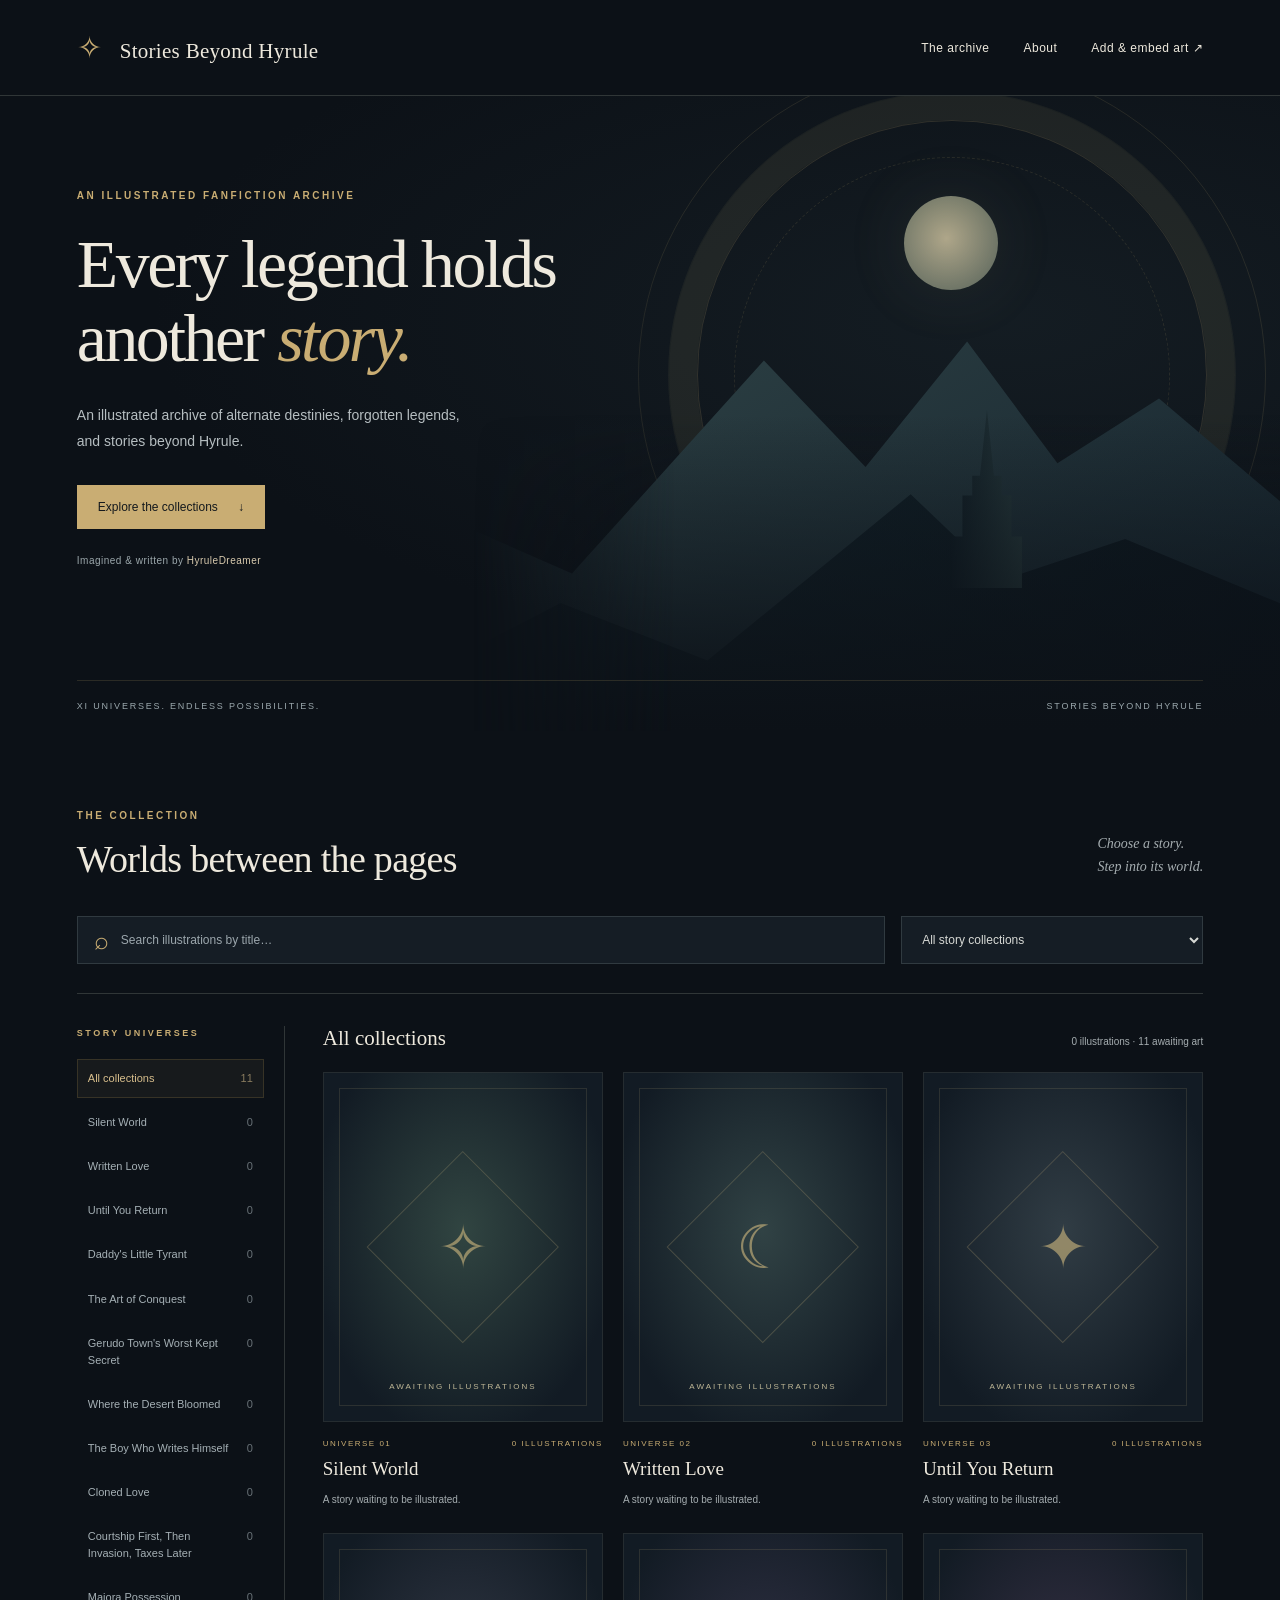
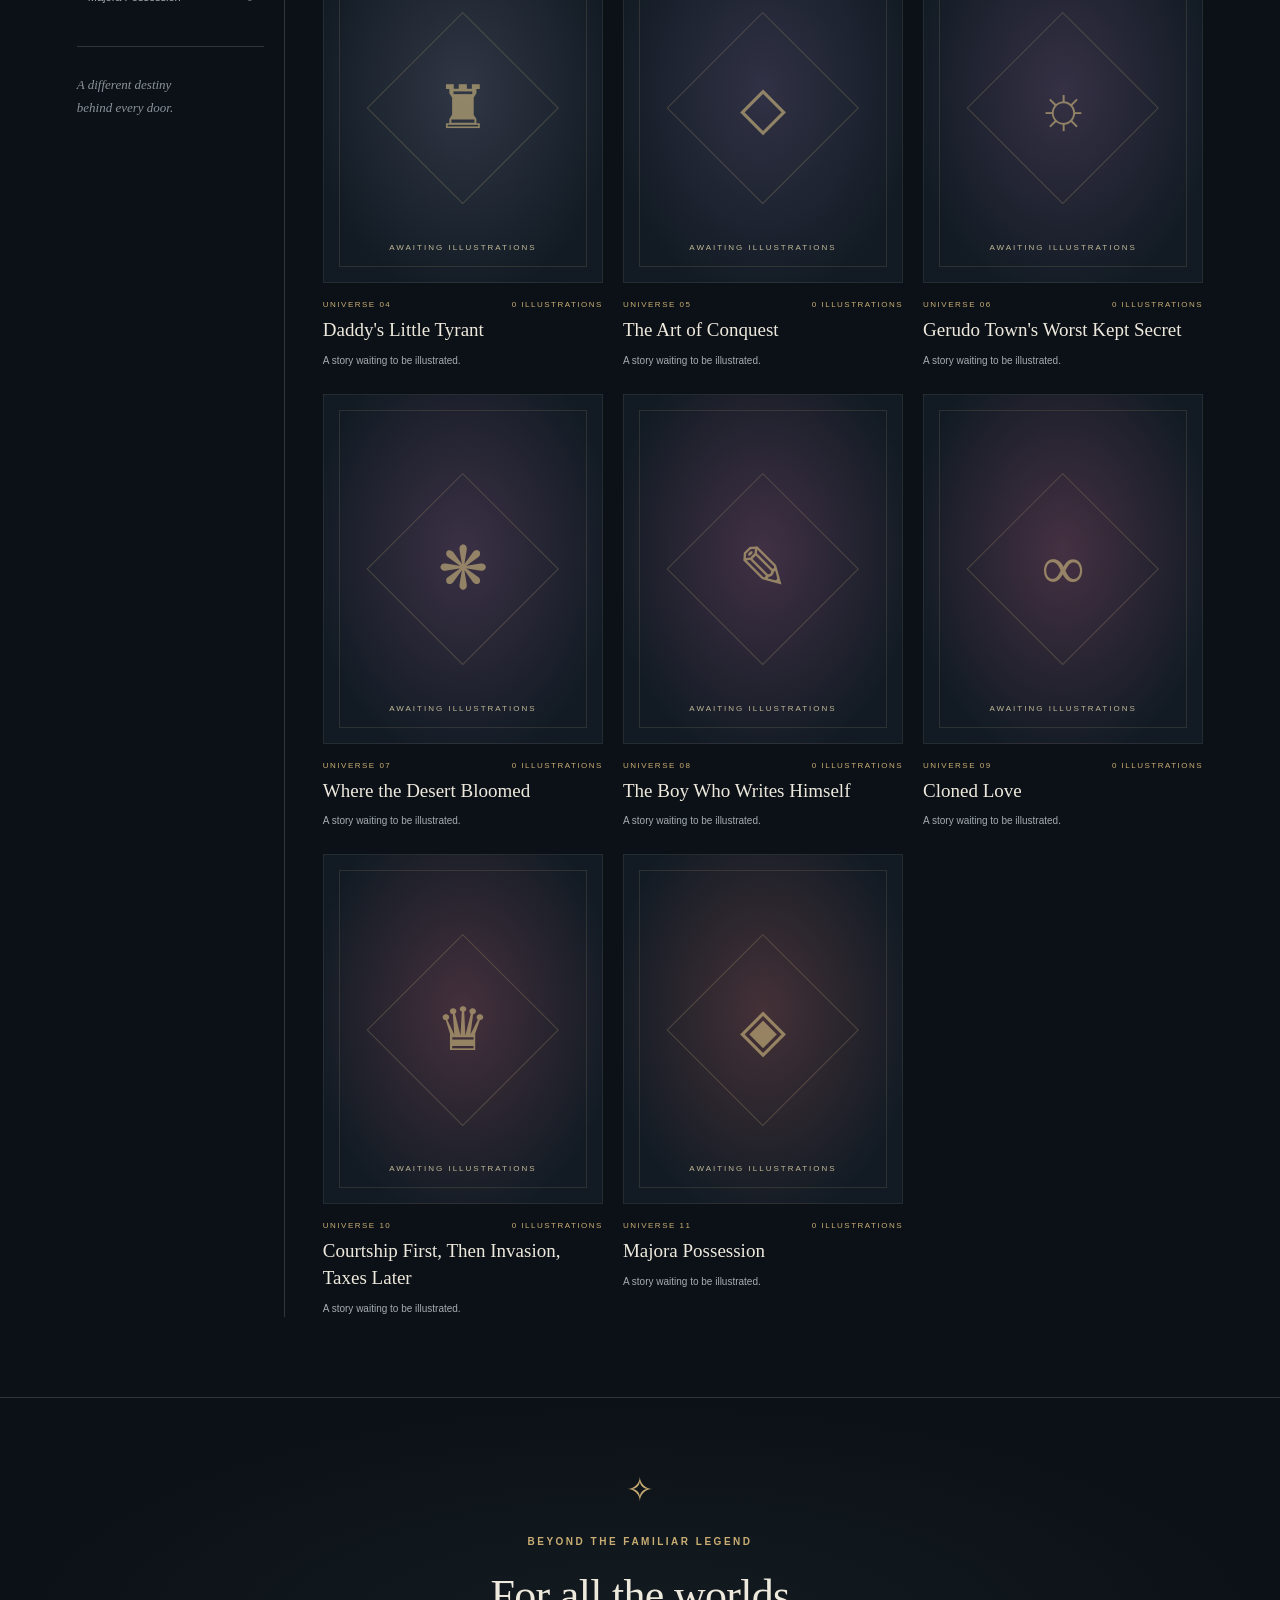
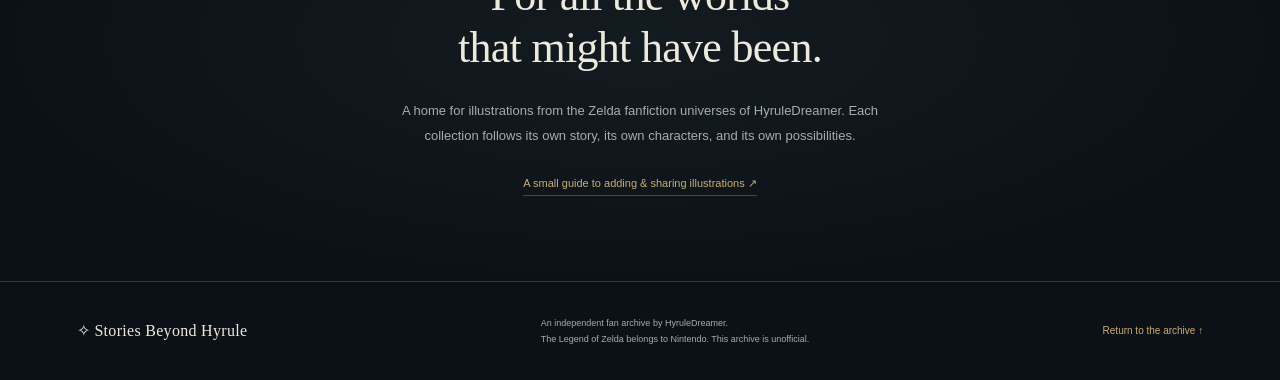
==== index.html @ dd685263 "Build Stories Beyond Hyrule illustration archive" ====
<!doctype html>
<html lang="en">
<head>
  <meta charset="utf-8">
  <meta name="viewport" content="width=device-width, initial-scale=1">
  <meta name="description" content="Stories Beyond Hyrule — an illustrated Zelda fanfiction archive by HyruleDreamer.">
  <meta name="color-scheme" content="dark">
  <title>Stories Beyond Hyrule · HyruleDreamer</title>
  <link rel="stylesheet" href="assets/style.css">
  <script src="data/gallery.js" defer></script>
  <script src="assets/gallery.js" defer></script>
</head>
<body>
  <a class="skip" href="#archive">Skip to the archive</a>
  <header class="header"><a class="brand" href="#"><span aria-hidden="true">✧</span> Stories Beyond Hyrule</a><nav aria-label="Main navigation"><a href="#archive">The archive</a><a href="#about">About</a><a href="guide.html">Add & embed art <span aria-hidden="true">↗</span></a></nav></header>
  <main>
    <section class="hero" aria-labelledby="hero-title">
      <div class="hero-art" aria-hidden="true"><div class="halo"></div><div class="moon"></div><div class="mountain back"></div><div class="mountain front"></div><div class="spire"></div><div class="horizon"></div></div>
      <div class="hero-copy"><p class="eyebrow">An illustrated fanfiction archive</p><h1 id="hero-title">Every legend holds<br>another <em>story.</em></h1><p class="intro">An illustrated archive of alternate destinies, forgotten legends, and stories beyond Hyrule.</p><a class="button gold" href="#archive">Explore the collections <span aria-hidden="true">↓</span></a><p class="signature">Imagined & written by <span>HyruleDreamer</span></p></div>
      <div class="hero-caption"><span>XI universes. Endless possibilities.</span><span>Stories Beyond Hyrule</span></div>
    </section>
    <section id="archive" class="archive" aria-labelledby="archive-title">
      <div class="section-heading"><div><p class="eyebrow">The collection</p><h2 id="archive-title">Worlds between the pages</h2></div><p>Choose a story.<br>Step into its world.</p></div>
      <div class="tools"><label class="search"><span aria-hidden="true">⌕</span><span class="sr-only">Search illustrations by title</span><input id="search" aria-label="Search illustrations by title" type="search" placeholder="Search illustrations by title…" autocomplete="off"></label><label class="select-label"><span class="sr-only">Filter by story</span><select id="story-filter" aria-label="Filter by story"><option value="all">All story collections</option></select></label></div>
      <div class="archive-layout"><aside><p class="eyebrow">Story universes</p><nav id="collections" aria-label="Story collections"></nav><p class="aside-note">A different destiny<br>behind every door.</p></aside><div><div class="results-heading"><h3 id="view-title">All collections</h3><span id="result-count" role="status" aria-live="polite"></span></div><div id="gallery" class="grid"></div><div id="empty" hidden class="empty"><span aria-hidden="true">✧</span><h3>No illustrations found</h3><p>Try a different title or choose another collection.</p><button id="reset" class="button">Clear search & filters</button></div></div></div>
    </section>
    <section id="about" class="about"><span class="ornament" aria-hidden="true">✧</span><p class="eyebrow">Beyond the familiar legend</p><h2>For all the worlds<br>that might have been.</h2><p>A home for illustrations from the Zelda fanfiction universes of HyruleDreamer. Each collection follows its own story, its own characters, and its own possibilities.</p><a href="guide.html">A small guide to adding & sharing illustrations <span aria-hidden="true">↗</span></a></section>
  </main>
  <footer><a class="brand" href="#">✧ Stories Beyond Hyrule</a><p>An independent fan archive by HyruleDreamer.<br>The Legend of Zelda belongs to Nintendo. This archive is unofficial.</p><a href="#archive">Return to the archive ↑</a></footer>
  <dialog id="viewer" aria-labelledby="viewer-title"><button id="close-viewer" class="close" aria-label="Close illustration viewer">×</button><div class="viewer-image"><img id="full-image" alt=""></div><div class="viewer-info"><p id="viewer-story" class="eyebrow"></p><h2 id="viewer-title"></h2><p id="viewer-chapter"></p><p id="viewer-description"></p><a id="original" class="button" target="_blank" rel="noopener">Open original ↗</a><label class="url-label" for="direct-url">Permanent image URL</label><input id="direct-url" readonly><div class="copy-actions"><button id="copy-url" class="button">Copy image URL</button><button id="copy-html" class="button gold">Copy AO3 HTML</button></div><p class="small">Image links work after GitHub Pages is enabled and the image is deployed.</p></div></dialog>
  <dialog id="copy-fallback" aria-labelledby="copy-title"><h2 id="copy-title">Copy this text</h2><p>Your browser could not copy automatically. Select the text and copy it with your keyboard or touch menu.</p><textarea id="copy-text" readonly rows="5"></textarea><button class="button" id="close-copy">Done</button></dialog>
  <div id="toast" class="toast" role="status" aria-live="polite"></div>
  <noscript><p class="noscript">Enable JavaScript to browse and search the archive. See the <a href="guide.html">image guide</a> for help.</p></noscript>
</body>
</html>
---- assets/style.css ----
@charset "UTF-8";
:root{--bg:#0c1117;--panel:#121a22;--gold:#c9ad73;--text:#eee9dd;--muted:#a5adb0;--line:#303637;font-family:Arial,Helvetica,sans-serif;color:var(--text);background:var(--bg);color-scheme:dark}*{box-sizing:border-box}html{scroll-behavior:smooth;scroll-padding-top:30px}body{margin:0}a{color:inherit;text-decoration:none}button,input,select,textarea{font:inherit}button,a,input,select{touch-action:manipulation}button{cursor:pointer}a:focus-visible,button:focus-visible,input:focus-visible,select:focus-visible,textarea:focus-visible{outline:2px solid var(--gold);outline-offset:5px}button:disabled{cursor:default}h1,h2,h3,.brand{font-family:Georgia,'Times New Roman',serif;font-weight:400}h1,h2,h3,p{margin-top:0}.header{height:96px;max-width:1440px;margin:auto;padding:0 6%;display:flex;align-items:center;justify-content:space-between;border-bottom:1px solid var(--line)}.brand{font-size:21px;letter-spacing:.3px}.brand span{color:var(--gold);font-size:30px;margin-right:12px}.header nav{display:flex;gap:34px;font-size:12px;letter-spacing:.5px}.header nav a:hover,footer a:hover,.about a:hover{color:var(--gold)}.hero{max-width:1440px;min-height:635px;margin:auto;position:relative;overflow:hidden;isolation:isolate;background:radial-gradient(ellipse at 78% 35%,#24333a55,transparent 60%)}.hero-copy{position:relative;padding:91px 6% 80px;max-width:760px;z-index:2}.eyebrow{text-transform:uppercase;letter-spacing:2.5px;font-size:10px;color:var(--gold);line-height:1.7;font-weight:bold;margin-bottom:24px}h1{font-size:clamp(48px,5.3vw,77px);line-height:1.09;letter-spacing:-2.5px;margin-bottom:26px}h1 em{color:var(--gold);font-weight:400}.intro{font-size:14px;line-height:1.9;color:#b6bec1;max-width:390px;margin-bottom:30px}.button{display:inline-flex;align-items:center;justify-content:center;gap:20px;border:1px solid #776647;background:transparent;color:var(--text);min-height:44px;padding:12px 20px;font-size:12px;line-height:1.4;transition:background .2s,transform .2s}.button:hover{background:#c9ad7315;transform:translateY(-2px)}.button.gold{background:#c9ad73;color:#14191d;border-color:var(--gold)}.button.gold:hover{background:#dfc28c}.signature{font-size:10px;letter-spacing:.5px;margin-top:26px;color:#9ca8ac}.signature span{color:#d7c9ad}.hero-caption{position:absolute;bottom:0;left:6%;right:6%;display:flex;justify-content:space-between;border-top:1px solid #8d7d513d;padding:20px 0;color:#9ba8ad;font-size:9px;letter-spacing:1.8px;text-transform:uppercase}.hero-art{position:absolute;inset:0 0 0 37%;overflow:hidden;z-index:-1;mask-image:linear-gradient(to right,transparent,#000 25%)}.halo{position:absolute;width:510px;height:510px;border:1px solid #bea36e30;border-radius:50%;right:9%;top:24px;box-shadow:0 0 0 28px #bca36c07,0 0 0 29px #bca36c12}.halo:before,.halo:after{content:'';position:absolute;inset:36px;border:1px dashed #c2a96e22;border-radius:50%}.halo:after{inset:-60px;border-style:solid}.moon{position:absolute;right:35%;top:100px;width:94px;height:94px;background:radial-gradient(circle at 45% 45%,#e4d6ad,#8b927d 74%);box-shadow:0 0 80px #c6bb8d24;border-radius:50%;opacity:.75}.mountain{position:absolute;bottom:55px;left:-20%;width:140%;height:380px;background:linear-gradient(150deg,#33484a,#121f2a);clip-path:polygon(0 90%,13% 60%,23% 73%,40% 17%,49% 45%,58% 12%,66% 44%,75% 27%,100% 90%,100% 100%,0 100%)}.mountain.front{height:320px;bottom:0;background:linear-gradient(120deg,#172a31,#091018);clip-path:polygon(0 100%,22% 60%,35% 78%,53% 26%,61% 53%,72% 40%,100% 81%,100% 100%)}.spire{position:absolute;right:32%;bottom:143px;width:70px;height:178px;background:linear-gradient(90deg,#101c24,#26383b);clip-path:polygon(0 100%,0 71%,15% 71%,15% 48%,29% 48%,29% 37%,40% 37%,50% 0,60% 37%,71% 37%,71% 48%,85% 48%,85% 71%,100% 71%,100% 100%)}.horizon{position:absolute;inset:50% 0 0;background:linear-gradient(transparent,#0c1117);pointer-events:none}.archive{max-width:1440px;margin:auto;padding:76px 6% 80px}.section-heading{display:flex;justify-content:space-between;align-items:flex-end;margin-bottom:35px}.section-heading .eyebrow{margin-bottom:13px}h2{font-size:38px;letter-spacing:-.7px;margin-bottom:0}.section-heading>p{font:italic 14px/1.6 Georgia,serif;color:var(--muted);margin-bottom:3px}.tools{display:flex;gap:16px;padding-bottom:29px;border-bottom:1px solid var(--line)}.search{display:flex;gap:12px;align-items:center;flex:1;background:#151d25;border:1px solid #303a40;padding:0 16px}.search span{color:var(--gold);font-size:25px}.search input{width:100%;padding:15px 0;border:0;outline-offset:2px;background:transparent;color:var(--text);font-size:12px}.search input::placeholder{color:#9ca7ad}select{padding:15px 35px 15px 16px;background:#151d25;border:1px solid #303a40;color:#d6d8d4;font-size:12px;max-width:100%}.archive-layout{display:grid;grid-template-columns:208px minmax(0,1fr);gap:38px;margin-top:32px}aside{border-right:1px solid var(--line);padding-right:20px}aside .eyebrow{font-size:9px;margin-bottom:18px}#collections{display:flex;flex-direction:column;gap:5px}#collections button{text-align:left;color:#a5b0b5;border:1px solid transparent;background:transparent;padding:10px;font-size:11px;line-height:1.55;display:flex;justify-content:space-between;gap:10px}#collections button:hover{color:var(--text);background:#ffffff05}#collections button[aria-pressed=true]{border-color:#8b754346;background:#b89a6310;color:#d7be8c}#collections .count{opacity:.6}.aside-note{font:italic 13px/1.8 Georgia,serif;color:#8b949a;border-top:1px solid var(--line);padding-top:26px;margin-top:29px}.results-heading{display:flex;justify-content:space-between;align-items:baseline;margin:0 0 21px;gap:15px}.results-heading h3{font-size:21px;margin:0}.results-heading span{font-size:10px;color:var(--muted)}.grid{display:grid;grid-template-columns:repeat(3,minmax(0,1fr));gap:25px 20px}.card{min-width:0}.card-trigger{display:block;width:100%;text-align:left;background:none;color:inherit;border:0;padding:0}.art{aspect-ratio:4/5;position:relative;overflow:hidden;background:radial-gradient(ellipse at 50% 45%,hsl(var(--hue,180) 17% 23%),#121b24 78%);border:1px solid #74786530;transition:border-color .3s,transform .3s;display:flex;align-items:center;justify-content:center}.art:before{content:'';position:absolute;inset:15px;border:1px solid #c6b17b25}.art:after{content:'';position:absolute;width:48%;aspect-ratio:1;border:1px solid #c6b17b40;transform:rotate(45deg)}.art .sigil{font:60px Georgia,serif;color:#c6b17b;opacity:.65;z-index:1}.art .soon{position:absolute;bottom:30px;font-size:8px;color:#c0b897;letter-spacing:2px;text-transform:uppercase}.art img{width:100%;height:100%;object-fit:contain;z-index:2;background:var(--panel)}.art.loaded:after,.art.loaded:before{display:none}.card-trigger:hover .art{border-color:var(--gold);transform:translateY(-3px)}.card-meta{display:flex;justify-content:space-between;font-size:8px;letter-spacing:1.5px;color:var(--gold);text-transform:uppercase;margin-top:17px;gap:8px}.card h4{font:19px/1.4 Georgia,serif;font-weight:400;margin:8px 0}.card p{font-size:10px;color:var(--muted);line-height:1.7;margin:0}.collection-card .card-trigger:hover h4{color:var(--gold)}.empty{text-align:center;padding:60px 20px;border:1px solid var(--line)}.empty>span{color:var(--gold);font-size:45px}.empty h3{font-size:26px;margin-top:20px}.empty p{font-size:13px;color:var(--muted);line-height:1.8}.about{position:relative;text-align:center;padding:72px 24px 90px;border-top:1px solid var(--line);background:radial-gradient(ellipse at center,#1c292e70,transparent 70%)}.ornament{color:var(--gold);font-size:33px;display:block;margin-bottom:24px}.about .eyebrow{margin-bottom:20px}.about h2{font-size:44px;line-height:1.2}.about p:not(.eyebrow){max-width:500px;margin:24px auto;font-size:13px;line-height:1.9;color:var(--muted)}.about a{font-size:11px;color:var(--gold);border-bottom:1px solid #c9ad7355;padding-bottom:6px}footer{padding:33px 6%;border-top:1px solid var(--line);display:flex;justify-content:space-between;align-items:center;gap:30px}footer .brand{font-size:16px}footer p{font-size:9px;line-height:1.8;color:var(--muted);margin:0}footer>a:last-child{font-size:10px;color:var(--gold)}dialog{border:1px solid #6c6047;background:var(--bg);color:var(--text);padding:0;width:min(1100px,92vw);max-height:90dvh;overflow:auto}dialog::backdrop{background:#02060de8;backdrop-filter:blur(8px)}#viewer[open]{display:grid;grid-template-columns:1.2fr 1fr}.close{position:absolute;right:10px;top:10px;z-index:3;background:#111b24;border:1px solid #68716c;color:white;font-size:26px;width:44px;height:44px}.viewer-image{background:#05090e;display:flex;align-items:center;justify-content:center;min-height:300px}.viewer-image img{width:100%;max-height:80dvh;object-fit:contain}.viewer-info{padding:60px 30px 30px;min-width:0}.viewer-info h2{font-size:32px;margin-bottom:20px}.viewer-info p{font-size:13px;line-height:1.8;color:var(--muted)}.viewer-info .eyebrow{color:var(--gold);font-size:10px}.url-label{display:block;font-size:11px;color:var(--gold);margin:28px 0 10px}#direct-url,textarea{width:100%;background:var(--panel);color:var(--text);border:1px solid #45515a;padding:12px;font-size:12px}.copy-actions{display:flex;flex-wrap:wrap;gap:10px;margin-top:12px}.viewer-info .small{font-size:10px;margin-top:20px}#copy-fallback{padding:32px;width:min(600px,90vw)}#copy-fallback p{color:var(--muted);line-height:1.7}#copy-fallback textarea{margin:20px 0}.toast{position:fixed;bottom:24px;left:50%;transform:translateX(-50%);background:#d6bd87;color:#111a21;padding:14px 24px;font-size:12px;z-index:10;box-shadow:0 6px 40px #0008}.toast:empty{display:none}.sr-only{position:absolute;width:1px;height:1px;overflow:hidden;clip:rect(0,0,0,0);white-space:nowrap}.skip{position:absolute;top:-100px;left:20px;background:var(--gold);padding:12px;color:#111;z-index:10}.skip:focus{top:10px}[hidden]{display:none!important}.noscript{padding:30px;text-align:center}.guide{max-width:850px;margin:65px auto;padding:0 25px 60px}.guide h1{font-size:52px}.guide h2{font-size:29px;margin:40px 0 15px}.guide p,.guide li{color:#b7bfc1;font-size:14px;line-height:1.9}.guide a{color:var(--gold);text-decoration:underline}.guide pre{overflow:auto;padding:22px;background:var(--panel);border:1px solid var(--line);font-size:12px;line-height:1.7}.guide code{color:#d6bd87;overflow-wrap:anywhere}.guide .notice{padding:18px 22px;border-left:2px solid var(--gold);background:#c9ad730b}.guide li{margin-bottom:10px}@media(min-width:1500px){.hero{border-left:1px solid var(--line);border-right:1px solid var(--line)}}@media(max-width:1050px){.grid{grid-template-columns:repeat(2,minmax(0,1fr))}.hero-art{left:26%;opacity:.75}.header{padding:0 5%}.header nav{gap:20px}.archive-layout{grid-template-columns:180px minmax(0,1fr);gap:24px}.hero-copy{padding-left:5%}.hero-caption{left:5%;right:5%}}@media(max-width:700px){.header{height:auto;min-height:90px;align-items:flex-start;gap:20px;flex-direction:column;padding:22px 6%}.brand{font-size:19px}.header nav{font-size:10px;gap:24px}.hero{min-height:620px}.hero-copy{padding:65px 6% 100px}.hero-art{left:0;opacity:.48}.halo{right:-160px}.moon{right:18%;top:110px}.hero h1{font-size:53px;letter-spacing:-1.8px}.intro{max-width:300px}.hero-caption{font-size:7px;letter-spacing:1px;gap:20px}.hero-caption span:last-child{display:none}.archive{padding:50px 6%}.section-heading h2{font-size:30px}.section-heading>p{display:none}.tools{flex-direction:column}.select-label select{width:100%}.archive-layout{display:block}aside{border:0;padding:0;margin-bottom:28px}aside .eyebrow,.aside-note{display:none}#collections{flex-direction:row;overflow-x:auto;padding:2px 2px 12px}#collections button{flex-shrink:0;max-width:180px;padding:9px 12px}#collections .count{display:none}.results-heading{align-items:flex-start}.results-heading h3{font-size:21px;max-width:70%}.grid{gap:26px 14px}.art:before{inset:10px}.art .sigil{font-size:42px}.art .soon{font-size:6px;letter-spacing:1px;bottom:23px}.card h4{font-size:17px}.card-meta{font-size:7px;letter-spacing:1px}.about h2{font-size:37px}footer{flex-direction:column;align-items:flex-start;padding:30px 6%}.viewer-info{padding:30px 22px}#viewer[open]{display:block}.viewer-image{min-height:180px}.viewer-image img{max-height:55dvh}.guide{margin-top:40px}.guide h1{font-size:40px}}@media(prefers-reduced-motion:reduce){html{scroll-behavior:auto}*,*:before,*:after{transition:none!important;animation:none!important}}
.story-divider{grid-column:1/-1;font:23px Georgia,serif;color:var(--gold);margin:18px 0 0;padding-top:18px;border-top:1px solid var(--line)}
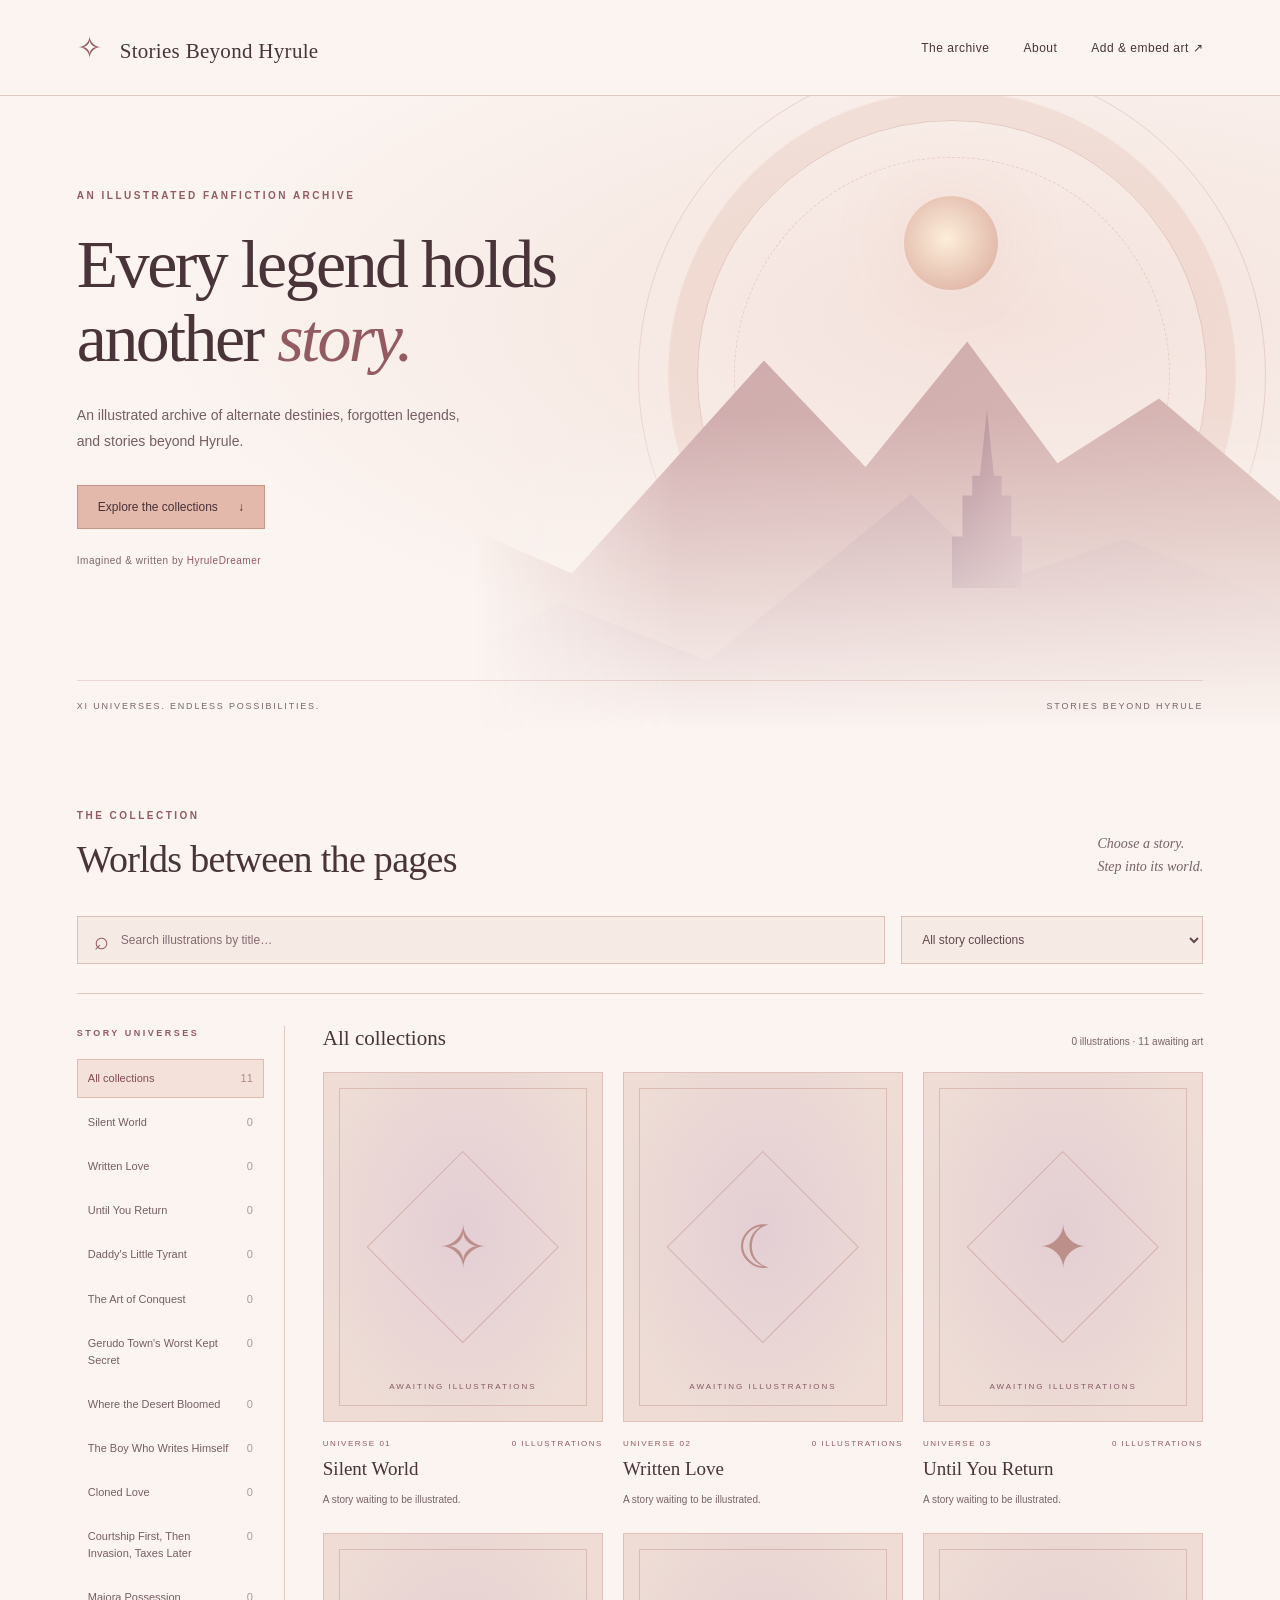
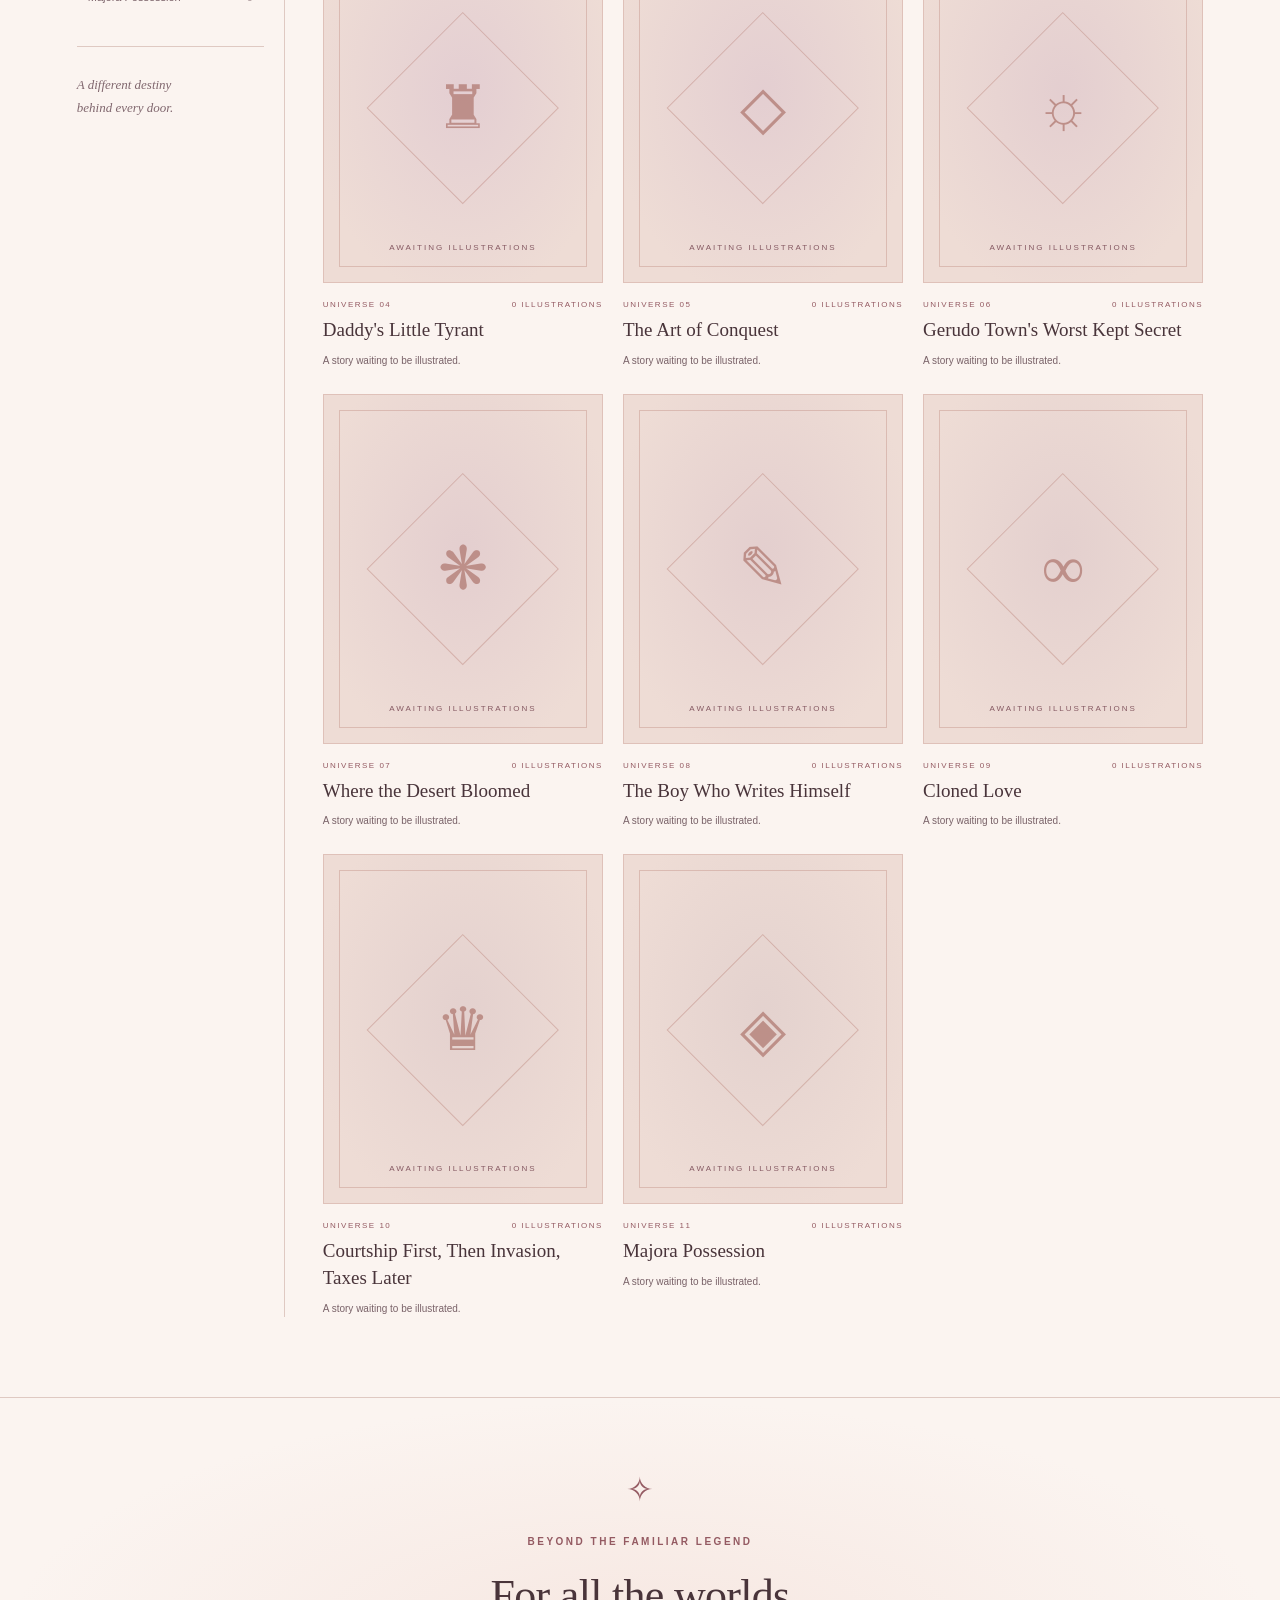
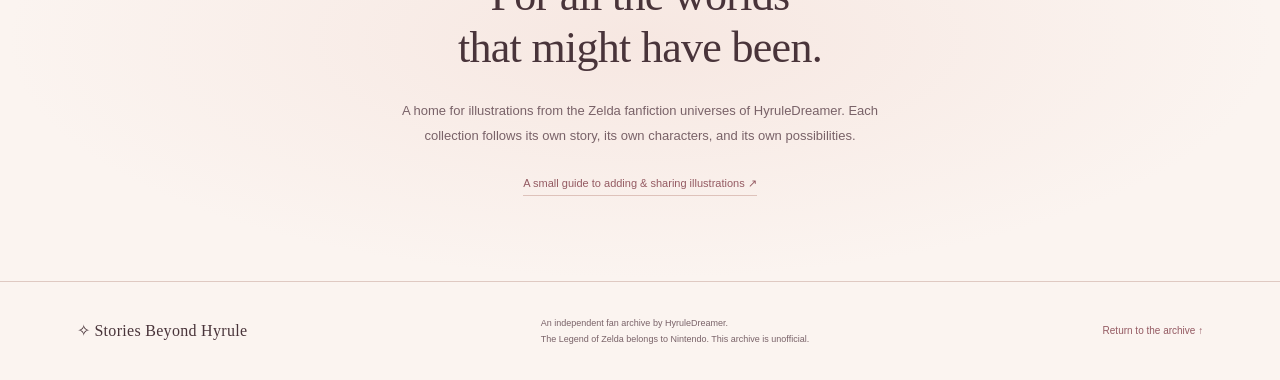
==== commit b5890d04: "Restyle archive with soft rose-gold colors" ====
--- a/index.html
+++ b/index.html
@@ -4,7 +4,7 @@
   <meta charset="utf-8">
   <meta name="viewport" content="width=device-width, initial-scale=1">
   <meta name="description" content="Stories Beyond Hyrule — an illustrated Zelda fanfiction archive by HyruleDreamer.">
-  <meta name="color-scheme" content="dark">
+  <meta name="color-scheme" content="light">
   <title>Stories Beyond Hyrule · HyruleDreamer</title>
   <link rel="stylesheet" href="assets/style.css">
   <script src="data/gallery.js" defer></script>
--- a/assets/style.css
+++ b/assets/style.css
@@ -1,3 +1,898 @@
 @charset "UTF-8";
-:root{--bg:#0c1117;--panel:#121a22;--gold:#c9ad73;--text:#eee9dd;--muted:#a5adb0;--line:#303637;font-family:Arial,Helvetica,sans-serif;color:var(--text);background:var(--bg);color-scheme:dark}*{box-sizing:border-box}html{scroll-behavior:smooth;scroll-padding-top:30px}body{margin:0}a{color:inherit;text-decoration:none}button,input,select,textarea{font:inherit}button,a,input,select{touch-action:manipulation}button{cursor:pointer}a:focus-visible,button:focus-visible,input:focus-visible,select:focus-visible,textarea:focus-visible{outline:2px solid var(--gold);outline-offset:5px}button:disabled{cursor:default}h1,h2,h3,.brand{font-family:Georgia,'Times New Roman',serif;font-weight:400}h1,h2,h3,p{margin-top:0}.header{height:96px;max-width:1440px;margin:auto;padding:0 6%;display:flex;align-items:center;justify-content:space-between;border-bottom:1px solid var(--line)}.brand{font-size:21px;letter-spacing:.3px}.brand span{color:var(--gold);font-size:30px;margin-right:12px}.header nav{display:flex;gap:34px;font-size:12px;letter-spacing:.5px}.header nav a:hover,footer a:hover,.about a:hover{color:var(--gold)}.hero{max-width:1440px;min-height:635px;margin:auto;position:relative;overflow:hidden;isolation:isolate;background:radial-gradient(ellipse at 78% 35%,#24333a55,transparent 60%)}.hero-copy{position:relative;padding:91px 6% 80px;max-width:760px;z-index:2}.eyebrow{text-transform:uppercase;letter-spacing:2.5px;font-size:10px;color:var(--gold);line-height:1.7;font-weight:bold;margin-bottom:24px}h1{font-size:clamp(48px,5.3vw,77px);line-height:1.09;letter-spacing:-2.5px;margin-bottom:26px}h1 em{color:var(--gold);font-weight:400}.intro{font-size:14px;line-height:1.9;color:#b6bec1;max-width:390px;margin-bottom:30px}.button{display:inline-flex;align-items:center;justify-content:center;gap:20px;border:1px solid #776647;background:transparent;color:var(--text);min-height:44px;padding:12px 20px;font-size:12px;line-height:1.4;transition:background .2s,transform .2s}.button:hover{background:#c9ad7315;transform:translateY(-2px)}.button.gold{background:#c9ad73;color:#14191d;border-color:var(--gold)}.button.gold:hover{background:#dfc28c}.signature{font-size:10px;letter-spacing:.5px;margin-top:26px;color:#9ca8ac}.signature span{color:#d7c9ad}.hero-caption{position:absolute;bottom:0;left:6%;right:6%;display:flex;justify-content:space-between;border-top:1px solid #8d7d513d;padding:20px 0;color:#9ba8ad;font-size:9px;letter-spacing:1.8px;text-transform:uppercase}.hero-art{position:absolute;inset:0 0 0 37%;overflow:hidden;z-index:-1;mask-image:linear-gradient(to right,transparent,#000 25%)}.halo{position:absolute;width:510px;height:510px;border:1px solid #bea36e30;border-radius:50%;right:9%;top:24px;box-shadow:0 0 0 28px #bca36c07,0 0 0 29px #bca36c12}.halo:before,.halo:after{content:'';position:absolute;inset:36px;border:1px dashed #c2a96e22;border-radius:50%}.halo:after{inset:-60px;border-style:solid}.moon{position:absolute;right:35%;top:100px;width:94px;height:94px;background:radial-gradient(circle at 45% 45%,#e4d6ad,#8b927d 74%);box-shadow:0 0 80px #c6bb8d24;border-radius:50%;opacity:.75}.mountain{position:absolute;bottom:55px;left:-20%;width:140%;height:380px;background:linear-gradient(150deg,#33484a,#121f2a);clip-path:polygon(0 90%,13% 60%,23% 73%,40% 17%,49% 45%,58% 12%,66% 44%,75% 27%,100% 90%,100% 100%,0 100%)}.mountain.front{height:320px;bottom:0;background:linear-gradient(120deg,#172a31,#091018);clip-path:polygon(0 100%,22% 60%,35% 78%,53% 26%,61% 53%,72% 40%,100% 81%,100% 100%)}.spire{position:absolute;right:32%;bottom:143px;width:70px;height:178px;background:linear-gradient(90deg,#101c24,#26383b);clip-path:polygon(0 100%,0 71%,15% 71%,15% 48%,29% 48%,29% 37%,40% 37%,50% 0,60% 37%,71% 37%,71% 48%,85% 48%,85% 71%,100% 71%,100% 100%)}.horizon{position:absolute;inset:50% 0 0;background:linear-gradient(transparent,#0c1117);pointer-events:none}.archive{max-width:1440px;margin:auto;padding:76px 6% 80px}.section-heading{display:flex;justify-content:space-between;align-items:flex-end;margin-bottom:35px}.section-heading .eyebrow{margin-bottom:13px}h2{font-size:38px;letter-spacing:-.7px;margin-bottom:0}.section-heading>p{font:italic 14px/1.6 Georgia,serif;color:var(--muted);margin-bottom:3px}.tools{display:flex;gap:16px;padding-bottom:29px;border-bottom:1px solid var(--line)}.search{display:flex;gap:12px;align-items:center;flex:1;background:#151d25;border:1px solid #303a40;padding:0 16px}.search span{color:var(--gold);font-size:25px}.search input{width:100%;padding:15px 0;border:0;outline-offset:2px;background:transparent;color:var(--text);font-size:12px}.search input::placeholder{color:#9ca7ad}select{padding:15px 35px 15px 16px;background:#151d25;border:1px solid #303a40;color:#d6d8d4;font-size:12px;max-width:100%}.archive-layout{display:grid;grid-template-columns:208px minmax(0,1fr);gap:38px;margin-top:32px}aside{border-right:1px solid var(--line);padding-right:20px}aside .eyebrow{font-size:9px;margin-bottom:18px}#collections{display:flex;flex-direction:column;gap:5px}#collections button{text-align:left;color:#a5b0b5;border:1px solid transparent;background:transparent;padding:10px;font-size:11px;line-height:1.55;display:flex;justify-content:space-between;gap:10px}#collections button:hover{color:var(--text);background:#ffffff05}#collections button[aria-pressed=true]{border-color:#8b754346;background:#b89a6310;color:#d7be8c}#collections .count{opacity:.6}.aside-note{font:italic 13px/1.8 Georgia,serif;color:#8b949a;border-top:1px solid var(--line);padding-top:26px;margin-top:29px}.results-heading{display:flex;justify-content:space-between;align-items:baseline;margin:0 0 21px;gap:15px}.results-heading h3{font-size:21px;margin:0}.results-heading span{font-size:10px;color:var(--muted)}.grid{display:grid;grid-template-columns:repeat(3,minmax(0,1fr));gap:25px 20px}.card{min-width:0}.card-trigger{display:block;width:100%;text-align:left;background:none;color:inherit;border:0;padding:0}.art{aspect-ratio:4/5;position:relative;overflow:hidden;background:radial-gradient(ellipse at 50% 45%,hsl(var(--hue,180) 17% 23%),#121b24 78%);border:1px solid #74786530;transition:border-color .3s,transform .3s;display:flex;align-items:center;justify-content:center}.art:before{content:'';position:absolute;inset:15px;border:1px solid #c6b17b25}.art:after{content:'';position:absolute;width:48%;aspect-ratio:1;border:1px solid #c6b17b40;transform:rotate(45deg)}.art .sigil{font:60px Georgia,serif;color:#c6b17b;opacity:.65;z-index:1}.art .soon{position:absolute;bottom:30px;font-size:8px;color:#c0b897;letter-spacing:2px;text-transform:uppercase}.art img{width:100%;height:100%;object-fit:contain;z-index:2;background:var(--panel)}.art.loaded:after,.art.loaded:before{display:none}.card-trigger:hover .art{border-color:var(--gold);transform:translateY(-3px)}.card-meta{display:flex;justify-content:space-between;font-size:8px;letter-spacing:1.5px;color:var(--gold);text-transform:uppercase;margin-top:17px;gap:8px}.card h4{font:19px/1.4 Georgia,serif;font-weight:400;margin:8px 0}.card p{font-size:10px;color:var(--muted);line-height:1.7;margin:0}.collection-card .card-trigger:hover h4{color:var(--gold)}.empty{text-align:center;padding:60px 20px;border:1px solid var(--line)}.empty>span{color:var(--gold);font-size:45px}.empty h3{font-size:26px;margin-top:20px}.empty p{font-size:13px;color:var(--muted);line-height:1.8}.about{position:relative;text-align:center;padding:72px 24px 90px;border-top:1px solid var(--line);background:radial-gradient(ellipse at center,#1c292e70,transparent 70%)}.ornament{color:var(--gold);font-size:33px;display:block;margin-bottom:24px}.about .eyebrow{margin-bottom:20px}.about h2{font-size:44px;line-height:1.2}.about p:not(.eyebrow){max-width:500px;margin:24px auto;font-size:13px;line-height:1.9;color:var(--muted)}.about a{font-size:11px;color:var(--gold);border-bottom:1px solid #c9ad7355;padding-bottom:6px}footer{padding:33px 6%;border-top:1px solid var(--line);display:flex;justify-content:space-between;align-items:center;gap:30px}footer .brand{font-size:16px}footer p{font-size:9px;line-height:1.8;color:var(--muted);margin:0}footer>a:last-child{font-size:10px;color:var(--gold)}dialog{border:1px solid #6c6047;background:var(--bg);color:var(--text);padding:0;width:min(1100px,92vw);max-height:90dvh;overflow:auto}dialog::backdrop{background:#02060de8;backdrop-filter:blur(8px)}#viewer[open]{display:grid;grid-template-columns:1.2fr 1fr}.close{position:absolute;right:10px;top:10px;z-index:3;background:#111b24;border:1px solid #68716c;color:white;font-size:26px;width:44px;height:44px}.viewer-image{background:#05090e;display:flex;align-items:center;justify-content:center;min-height:300px}.viewer-image img{width:100%;max-height:80dvh;object-fit:contain}.viewer-info{padding:60px 30px 30px;min-width:0}.viewer-info h2{font-size:32px;margin-bottom:20px}.viewer-info p{font-size:13px;line-height:1.8;color:var(--muted)}.viewer-info .eyebrow{color:var(--gold);font-size:10px}.url-label{display:block;font-size:11px;color:var(--gold);margin:28px 0 10px}#direct-url,textarea{width:100%;background:var(--panel);color:var(--text);border:1px solid #45515a;padding:12px;font-size:12px}.copy-actions{display:flex;flex-wrap:wrap;gap:10px;margin-top:12px}.viewer-info .small{font-size:10px;margin-top:20px}#copy-fallback{padding:32px;width:min(600px,90vw)}#copy-fallback p{color:var(--muted);line-height:1.7}#copy-fallback textarea{margin:20px 0}.toast{position:fixed;bottom:24px;left:50%;transform:translateX(-50%);background:#d6bd87;color:#111a21;padding:14px 24px;font-size:12px;z-index:10;box-shadow:0 6px 40px #0008}.toast:empty{display:none}.sr-only{position:absolute;width:1px;height:1px;overflow:hidden;clip:rect(0,0,0,0);white-space:nowrap}.skip{position:absolute;top:-100px;left:20px;background:var(--gold);padding:12px;color:#111;z-index:10}.skip:focus{top:10px}[hidden]{display:none!important}.noscript{padding:30px;text-align:center}.guide{max-width:850px;margin:65px auto;padding:0 25px 60px}.guide h1{font-size:52px}.guide h2{font-size:29px;margin:40px 0 15px}.guide p,.guide li{color:#b7bfc1;font-size:14px;line-height:1.9}.guide a{color:var(--gold);text-decoration:underline}.guide pre{overflow:auto;padding:22px;background:var(--panel);border:1px solid var(--line);font-size:12px;line-height:1.7}.guide code{color:#d6bd87;overflow-wrap:anywhere}.guide .notice{padding:18px 22px;border-left:2px solid var(--gold);background:#c9ad730b}.guide li{margin-bottom:10px}@media(min-width:1500px){.hero{border-left:1px solid var(--line);border-right:1px solid var(--line)}}@media(max-width:1050px){.grid{grid-template-columns:repeat(2,minmax(0,1fr))}.hero-art{left:26%;opacity:.75}.header{padding:0 5%}.header nav{gap:20px}.archive-layout{grid-template-columns:180px minmax(0,1fr);gap:24px}.hero-copy{padding-left:5%}.hero-caption{left:5%;right:5%}}@media(max-width:700px){.header{height:auto;min-height:90px;align-items:flex-start;gap:20px;flex-direction:column;padding:22px 6%}.brand{font-size:19px}.header nav{font-size:10px;gap:24px}.hero{min-height:620px}.hero-copy{padding:65px 6% 100px}.hero-art{left:0;opacity:.48}.halo{right:-160px}.moon{right:18%;top:110px}.hero h1{font-size:53px;letter-spacing:-1.8px}.intro{max-width:300px}.hero-caption{font-size:7px;letter-spacing:1px;gap:20px}.hero-caption span:last-child{display:none}.archive{padding:50px 6%}.section-heading h2{font-size:30px}.section-heading>p{display:none}.tools{flex-direction:column}.select-label select{width:100%}.archive-layout{display:block}aside{border:0;padding:0;margin-bottom:28px}aside .eyebrow,.aside-note{display:none}#collections{flex-direction:row;overflow-x:auto;padding:2px 2px 12px}#collections button{flex-shrink:0;max-width:180px;padding:9px 12px}#collections .count{display:none}.results-heading{align-items:flex-start}.results-heading h3{font-size:21px;max-width:70%}.grid{gap:26px 14px}.art:before{inset:10px}.art .sigil{font-size:42px}.art .soon{font-size:6px;letter-spacing:1px;bottom:23px}.card h4{font-size:17px}.card-meta{font-size:7px;letter-spacing:1px}.about h2{font-size:37px}footer{flex-direction:column;align-items:flex-start;padding:30px 6%}.viewer-info{padding:30px 22px}#viewer[open]{display:block}.viewer-image{min-height:180px}.viewer-image img{max-height:55dvh}.guide{margin-top:40px}.guide h1{font-size:40px}}@media(prefers-reduced-motion:reduce){html{scroll-behavior:auto}*,*:before,*:after{transition:none!important;animation:none!important}}
-.story-divider{grid-column:1/-1;font:23px Georgia,serif;color:var(--gold);margin:18px 0 0;padding-top:18px;border-top:1px solid var(--line)}
+:root {
+  --bg:#fbf4f0;
+  --panel:#f3e5df;
+  --gold:#945a62;
+  --text:#49343a;
+  --muted:#796268;
+  --line:#dfc9c2;
+  font-family:Arial,Helvetica,sans-serif;
+  color:var(--text);
+  background:var(--bg);
+  color-scheme:light
+}
+* {
+  box-sizing:border-box
+}
+html {
+  scroll-behavior:smooth;
+  scroll-padding-top:30px
+}
+body {
+  margin:0
+}
+a {
+  color:inherit;
+  text-decoration:none
+}
+button,input,select,textarea {
+  font:inherit
+}
+button,a,input,select {
+  touch-action:manipulation
+}
+button {
+  cursor:pointer
+}
+a:focus-visible,button:focus-visible,input:focus-visible,select:focus-visible,textarea:focus-visible {
+  outline:2px solid var(--gold);
+  outline-offset:5px
+}
+button:disabled {
+  cursor:default
+}
+h1,h2,h3,.brand {
+  font-family:Georgia,'Times New Roman',serif;
+  font-weight:400
+}
+h1,h2,h3,p {
+  margin-top:0
+}
+.header {
+  height:96px;
+  max-width:1440px;
+  margin:auto;
+  padding:0 6%;
+  display:flex;
+  align-items:center;
+  justify-content:space-between;
+  border-bottom:1px solid var(--line)
+}
+.brand {
+  font-size:21px;
+  letter-spacing:.3px
+}
+.brand span {
+  color:var(--gold);
+  font-size:30px;
+  margin-right:12px
+}
+.header nav {
+  display:flex;
+  gap:34px;
+  font-size:12px;
+  letter-spacing:.5px
+}
+.header nav a:hover,footer a:hover,.about a:hover {
+  color:var(--gold)
+}
+.hero {
+  max-width:1440px;
+  min-height:635px;
+  margin:auto;
+  position:relative;
+  overflow:hidden;
+  isolation:isolate;
+  background:radial-gradient(ellipse at 78% 35%,#e6bdb455,transparent 60%)
+}
+.hero-copy {
+  position:relative;
+  padding:91px 6% 80px;
+  max-width:760px;
+  z-index:2
+}
+.eyebrow {
+  text-transform:uppercase;
+  letter-spacing:2.5px;
+  font-size:10px;
+  color:var(--gold);
+  line-height:1.7;
+  font-weight:bold;
+  margin-bottom:24px
+}
+h1 {
+  font-size:clamp(48px,5.3vw,77px);
+  line-height:1.09;
+  letter-spacing:-2.5px;
+  margin-bottom:26px
+}
+h1 em {
+  color:var(--gold);
+  font-weight:400
+}
+.intro {
+  font-size:14px;
+  line-height:1.9;
+  color:#775e65;
+  max-width:390px;
+  margin-bottom:30px
+}
+.button {
+  display:inline-flex;
+  align-items:center;
+  justify-content:center;
+  gap:20px;
+  border:1px solid #bd8d87;
+  background:transparent;
+  color:var(--text);
+  min-height:44px;
+  padding:12px 20px;
+  font-size:12px;
+  line-height:1.4;
+  transition:background .2s,transform .2s
+}
+.button:hover {
+  background:#d5a39720;
+  transform:translateY(-2px)
+}
+.button.gold {
+  background:#e3b9ac;
+  color:#493039;
+  border-color:#c79689
+}
+.button.gold:hover {
+  background:#edc9bc
+}
+.signature {
+  font-size:10px;
+  letter-spacing:.5px;
+  margin-top:26px;
+  color:#7f666d
+}
+.signature span {
+  color:#945a62
+}
+.hero-caption {
+  position:absolute;
+  bottom:0;
+  left:6%;
+  right:6%;
+  display:flex;
+  justify-content:space-between;
+  border-top:1px solid #c08f854d;
+  padding:20px 0;
+  color:#7b646b;
+  font-size:9px;
+  letter-spacing:1.8px;
+  text-transform:uppercase
+}
+.hero-art {
+  position:absolute;
+  inset:0 0 0 37%;
+  overflow:hidden;
+  z-index:-1;
+  mask-image:linear-gradient(to right,transparent,#000 25%)
+}
+.halo {
+  position:absolute;
+  width:510px;
+  height:510px;
+  border:1px solid #bc817752;
+  border-radius:50%;
+  right:9%;
+  top:24px;
+  box-shadow:0 0 0 28px #d6a49412,0 0 0 29px #d6a49425
+}
+.halo:before,.halo:after {
+  content:'';
+  position:absolute;
+  inset:36px;
+  border:1px dashed #bd857b40;
+  border-radius:50%
+}
+.halo:after {
+  inset:-60px;
+  border-style:solid
+}
+.moon {
+  position:absolute;
+  right:35%;
+  top:100px;
+  width:94px;
+  height:94px;
+  background:radial-gradient(circle at 45% 45%,#fff0d8,#dbab98 74%);
+  box-shadow:0 0 80px #e8b89f55;
+  border-radius:50%;
+  opacity:.75
+}
+.mountain {
+  position:absolute;
+  bottom:55px;
+  left:-20%;
+  width:140%;
+  height:380px;
+  background:linear-gradient(150deg,#c9a2a7,#dfc2bb);
+  clip-path:polygon(0 90%,13% 60%,23% 73%,40% 17%,49% 45%,58% 12%,66% 44%,75% 27%,100% 90%,100% 100%,0 100%)
+}
+.mountain.front {
+  height:320px;
+  bottom:0;
+  background:linear-gradient(120deg,#b78d98,#e0c4bf);
+  clip-path:polygon(0 100%,22% 60%,35% 78%,53% 26%,61% 53%,72% 40%,100% 81%,100% 100%)
+}
+.spire {
+  position:absolute;
+  right:32%;
+  bottom:143px;
+  width:70px;
+  height:178px;
+  background:linear-gradient(90deg,#b08a94,#cba6ac);
+  clip-path:polygon(0 100%,0 71%,15% 71%,15% 48%,29% 48%,29% 37%,40% 37%,50% 0,60% 37%,71% 37%,71% 48%,85% 48%,85% 71%,100% 71%,100% 100%)
+}
+.horizon {
+  position:absolute;
+  inset:50% 0 0;
+  background:linear-gradient(transparent,#fbf4f0);
+  pointer-events:none
+}
+.archive {
+  max-width:1440px;
+  margin:auto;
+  padding:76px 6% 80px
+}
+.section-heading {
+  display:flex;
+  justify-content:space-between;
+  align-items:flex-end;
+  margin-bottom:35px
+}
+.section-heading .eyebrow {
+  margin-bottom:13px
+}
+h2 {
+  font-size:38px;
+  letter-spacing:-.7px;
+  margin-bottom:0
+}
+.section-heading>p {
+  font:italic 14px/1.6 Georgia,serif;
+  color:var(--muted);
+  margin-bottom:3px
+}
+.tools {
+  display:flex;
+  gap:16px;
+  padding-bottom:29px;
+  border-bottom:1px solid var(--line)
+}
+.search {
+  display:flex;
+  gap:12px;
+  align-items:center;
+  flex:1;
+  background:#f6eae4;
+  border:1px solid #dcc0b8;
+  padding:0 16px
+}
+.search span {
+  color:var(--gold);
+  font-size:25px
+}
+.search input {
+  width:100%;
+  padding:15px 0;
+  border:0;
+  outline-offset:2px;
+  background:transparent;
+  color:var(--text);
+  font-size:12px
+}
+.search input::placeholder {
+  color:#846a71
+}
+select {
+  padding:15px 35px 15px 16px;
+  background:#f6eae4;
+  border:1px solid #dcc0b8;
+  color:#61474f;
+  font-size:12px;
+  max-width:100%
+}
+.archive-layout {
+  display:grid;
+  grid-template-columns:208px minmax(0,1fr);
+  gap:38px;
+  margin-top:32px
+}
+aside {
+  border-right:1px solid var(--line);
+  padding-right:20px
+}
+aside .eyebrow {
+  font-size:9px;
+  margin-bottom:18px
+}
+#collections {
+  display:flex;
+  flex-direction:column;
+  gap:5px
+}
+#collections button {
+  text-align:left;
+  color:#775e65;
+  border:1px solid transparent;
+  background:transparent;
+  padding:10px;
+  font-size:11px;
+  line-height:1.55;
+  display:flex;
+  justify-content:space-between;
+  gap:10px
+}
+#collections button:hover {
+  color:var(--text);
+  background:#d9b2a31a
+}
+#collections button[aria-pressed=true] {
+  border-color:#c8978b80;
+  background:#e9c6ba66;
+  color:#844b56
+}
+#collections .count {
+  opacity:.6
+}
+.aside-note {
+  font:italic 13px/1.8 Georgia,serif;
+  color:#80676e;
+  border-top:1px solid var(--line);
+  padding-top:26px;
+  margin-top:29px
+}
+.results-heading {
+  display:flex;
+  justify-content:space-between;
+  align-items:baseline;
+  margin:0 0 21px;
+  gap:15px
+}
+.results-heading h3 {
+  font-size:21px;
+  margin:0
+}
+.results-heading span {
+  font-size:10px;
+  color:var(--muted)
+}
+.grid {
+  display:grid;
+  grid-template-columns:repeat(3,minmax(0,1fr));
+  gap:25px 20px
+}
+.card {
+  min-width:0
+}
+.card-trigger {
+  display:block;
+  width:100%;
+  text-align:left;
+  background:none;
+  color:inherit;
+  border:0;
+  padding:0
+}
+.art {
+  aspect-ratio:4/5;
+  position:relative;
+  overflow:hidden;
+  background:radial-gradient(ellipse at 50% 45%,hsl(var(--hue,350) 28% 85%),#eedcd5 78%);
+  border:1px solid #c99a8e66;
+  transition:border-color .3s,transform .3s;
+  display:flex;
+  align-items:center;
+  justify-content:center
+}
+.art:before {
+  content:'';
+  position:absolute;
+  inset:15px;
+  border:1px solid #b4786e55
+}
+.art:after {
+  content:'';
+  position:absolute;
+  width:48%;
+  aspect-ratio:1;
+  border:1px solid #b4786e66;
+  transform:rotate(45deg)
+}
+.art .sigil {
+  font:60px Georgia,serif;
+  color:#a96d64;
+  opacity:.65;
+  z-index:1
+}
+.art .soon {
+  position:absolute;
+  bottom:30px;
+  font-size:8px;
+  color:#855962;
+  letter-spacing:2px;
+  text-transform:uppercase
+}
+.art img {
+  width:100%;
+  height:100%;
+  object-fit:contain;
+  z-index:2;
+  background:var(--panel)
+}
+.art.loaded:after,.art.loaded:before {
+  display:none
+}
+.card-trigger:hover .art {
+  border-color:var(--gold);
+  transform:translateY(-3px)
+}
+.card-meta {
+  display:flex;
+  justify-content:space-between;
+  font-size:8px;
+  letter-spacing:1.5px;
+  color:var(--gold);
+  text-transform:uppercase;
+  margin-top:17px;
+  gap:8px
+}
+.card h4 {
+  font:19px/1.4 Georgia,serif;
+  font-weight:400;
+  margin:8px 0
+}
+.card p {
+  font-size:10px;
+  color:var(--muted);
+  line-height:1.7;
+  margin:0
+}
+.collection-card .card-trigger:hover h4 {
+  color:var(--gold)
+}
+.empty {
+  text-align:center;
+  padding:60px 20px;
+  border:1px solid var(--line)
+}
+.empty>span {
+  color:var(--gold);
+  font-size:45px
+}
+.empty h3 {
+  font-size:26px;
+  margin-top:20px
+}
+.empty p {
+  font-size:13px;
+  color:var(--muted);
+  line-height:1.8
+}
+.about {
+  position:relative;
+  text-align:center;
+  padding:72px 24px 90px;
+  border-top:1px solid var(--line);
+  background:radial-gradient(ellipse at center,#eccac04d,transparent 70%)
+}
+.ornament {
+  color:var(--gold);
+  font-size:33px;
+  display:block;
+  margin-bottom:24px
+}
+.about .eyebrow {
+  margin-bottom:20px
+}
+.about h2 {
+  font-size:44px;
+  line-height:1.2
+}
+.about p:not(.eyebrow) {
+  max-width:500px;
+  margin:24px auto;
+  font-size:13px;
+  line-height:1.9;
+  color:var(--muted)
+}
+.about a {
+  font-size:11px;
+  color:var(--gold);
+  border-bottom:1px solid #b47d7166;
+  padding-bottom:6px
+}
+footer {
+  padding:33px 6%;
+  border-top:1px solid var(--line);
+  display:flex;
+  justify-content:space-between;
+  align-items:center;
+  gap:30px
+}
+footer .brand {
+  font-size:16px
+}
+footer p {
+  font-size:9px;
+  line-height:1.8;
+  color:var(--muted);
+  margin:0
+}
+footer>a:last-child {
+  font-size:10px;
+  color:var(--gold)
+}
+dialog {
+  border:1px solid #bf8d83;
+  background:var(--bg);
+  color:var(--text);
+  padding:0;
+  width:min(1100px,92vw);
+  max-height:90dvh;
+  overflow:auto
+}
+dialog::backdrop {
+  background:#4e303ac9;
+  backdrop-filter:blur(8px)
+}
+#viewer[open] {
+  display:grid;
+  grid-template-columns:1.2fr 1fr
+}
+.close {
+  position:absolute;
+  right:10px;
+  top:10px;
+  z-index:3;
+  background:#f4e3dc;
+  border:1px solid #bc8c83;
+  color:var(--text);
+  font-size:26px;
+  width:44px;
+  height:44px
+}
+.viewer-image {
+  background:#eddbd5;
+  display:flex;
+  align-items:center;
+  justify-content:center;
+  min-height:300px
+}
+.viewer-image img {
+  width:100%;
+  max-height:80dvh;
+  object-fit:contain
+}
+.viewer-info {
+  padding:60px 30px 30px;
+  min-width:0
+}
+.viewer-info h2 {
+  font-size:32px;
+  margin-bottom:20px
+}
+.viewer-info p {
+  font-size:13px;
+  line-height:1.8;
+  color:var(--muted)
+}
+.viewer-info .eyebrow {
+  color:var(--gold);
+  font-size:10px
+}
+.url-label {
+  display:block;
+  font-size:11px;
+  color:var(--gold);
+  margin:28px 0 10px
+}
+#direct-url,textarea {
+  width:100%;
+  background:var(--panel);
+  color:var(--text);
+  border:1px solid #c79e94;
+  padding:12px;
+  font-size:12px
+}
+.copy-actions {
+  display:flex;
+  flex-wrap:wrap;
+  gap:10px;
+  margin-top:12px
+}
+.viewer-info .small {
+  font-size:10px;
+  margin-top:20px
+}
+#copy-fallback {
+  padding:32px;
+  width:min(600px,90vw)
+}
+#copy-fallback p {
+  color:var(--muted);
+  line-height:1.7
+}
+#copy-fallback textarea {
+  margin:20px 0
+}
+.toast {
+  position:fixed;
+  bottom:24px;
+  left:50%;
+  transform:translateX(-50%);
+  background:#945a62;
+  color:#fff6f0;
+  padding:14px 24px;
+  font-size:12px;
+  z-index:10;
+  box-shadow:0 6px 40px #0008
+}
+.toast:empty {
+  display:none
+}
+.sr-only {
+  position:absolute;
+  width:1px;
+  height:1px;
+  overflow:hidden;
+  clip:rect(0,0,0,0);
+  white-space:nowrap
+}
+.skip {
+  position:absolute;
+  top:-100px;
+  left:20px;
+  background:var(--gold);
+  padding:12px;
+  color:#fff6f0;
+  z-index:10
+}
+.skip:focus {
+  top:10px
+}
+[hidden] {
+  display:none!important
+}
+.noscript {
+  padding:30px;
+  text-align:center
+}
+.guide {
+  max-width:850px;
+  margin:65px auto;
+  padding:0 25px 60px
+}
+.guide h1 {
+  font-size:52px
+}
+.guide h2 {
+  font-size:29px;
+  margin:40px 0 15px
+}
+.guide p,.guide li {
+  color:#775e65;
+  font-size:14px;
+  line-height:1.9
+}
+.guide a {
+  color:var(--gold);
+  text-decoration:underline
+}
+.guide pre {
+  overflow:auto;
+  padding:22px;
+  background:var(--panel);
+  border:1px solid var(--line);
+  font-size:12px;
+  line-height:1.7
+}
+.guide code {
+  color:#945a62;
+  overflow-wrap:anywhere
+}
+.guide .notice {
+  padding:18px 22px;
+  border-left:2px solid var(--gold);
+  background:#dfb3a52b
+}
+.guide li {
+  margin-bottom:10px
+}
+@media(min-width:1500px) {
+  .hero {
+    border-left:1px solid var(--line);
+    border-right:1px solid var(--line)
+  }
+}
+@media(max-width:1050px) {
+  .grid {
+    grid-template-columns:repeat(2,minmax(0,1fr))
+  }
+  .hero-art {
+    left:26%;
+    opacity:.75
+  }
+  .header {
+    padding:0 5%
+  }
+  .header nav {
+    gap:20px
+  }
+  .archive-layout {
+    grid-template-columns:180px minmax(0,1fr);
+    gap:24px
+  }
+  .hero-copy {
+    padding-left:5%
+  }
+  .hero-caption {
+    left:5%;
+    right:5%
+  }
+}
+@media(max-width:700px) {
+  .header {
+    height:auto;
+    min-height:90px;
+    align-items:flex-start;
+    gap:20px;
+    flex-direction:column;
+    padding:22px 6%
+  }
+  .brand {
+    font-size:19px
+  }
+  .header nav {
+    font-size:10px;
+    gap:24px
+  }
+  .hero {
+    min-height:620px
+  }
+  .hero-copy {
+    padding:65px 6% 100px
+  }
+  .hero-art {
+    left:0;
+    opacity:.48
+  }
+  .halo {
+    right:-160px
+  }
+  .moon {
+    right:18%;
+    top:110px
+  }
+  .hero h1 {
+    font-size:53px;
+    letter-spacing:-1.8px
+  }
+  .intro {
+    max-width:300px
+  }
+  .hero-caption {
+    font-size:7px;
+    letter-spacing:1px;
+    gap:20px
+  }
+  .hero-caption span:last-child {
+    display:none
+  }
+  .archive {
+    padding:50px 6%
+  }
+  .section-heading h2 {
+    font-size:30px
+  }
+  .section-heading>p {
+    display:none
+  }
+  .tools {
+    flex-direction:column
+  }
+  .select-label select {
+    width:100%
+  }
+  .archive-layout {
+    display:block
+  }
+  aside {
+    border:0;
+    padding:0;
+    margin-bottom:28px
+  }
+  aside .eyebrow,.aside-note {
+    display:none
+  }
+  #collections {
+    flex-direction:row;
+    overflow-x:auto;
+    padding:2px 2px 12px
+  }
+  #collections button {
+    flex-shrink:0;
+    max-width:180px;
+    padding:9px 12px
+  }
+  #collections .count {
+    display:none
+  }
+  .results-heading {
+    align-items:flex-start
+  }
+  .results-heading h3 {
+    font-size:21px;
+    max-width:70%
+  }
+  .grid {
+    gap:26px 14px
+  }
+  .art:before {
+    inset:10px
+  }
+  .art .sigil {
+    font-size:42px
+  }
+  .art .soon {
+    font-size:6px;
+    letter-spacing:1px;
+    bottom:23px
+  }
+  .card h4 {
+    font-size:17px
+  }
+  .card-meta {
+    font-size:7px;
+    letter-spacing:1px
+  }
+  .about h2 {
+    font-size:37px
+  }
+  footer {
+    flex-direction:column;
+    align-items:flex-start;
+    padding:30px 6%
+  }
+  .viewer-info {
+    padding:30px 22px
+  }
+  #viewer[open] {
+    display:block
+  }
+  .viewer-image {
+    min-height:180px
+  }
+  .viewer-image img {
+    max-height:55dvh
+  }
+  .guide {
+    margin-top:40px
+  }
+  .guide h1 {
+    font-size:40px
+  }
+}
+@media(prefers-reduced-motion:reduce) {
+  html {
+    scroll-behavior:auto
+  }
+  *,*:before,*:after {
+    transition:none!important;
+    animation:none!important
+  }
+}
+.story-divider {
+  grid-column:1/-1;
+  font:23px Georgia,serif;
+  color:var(--gold);
+  margin:18px 0 0;
+  padding-top:18px;
+  border-top:1px solid var(--line)
+}
